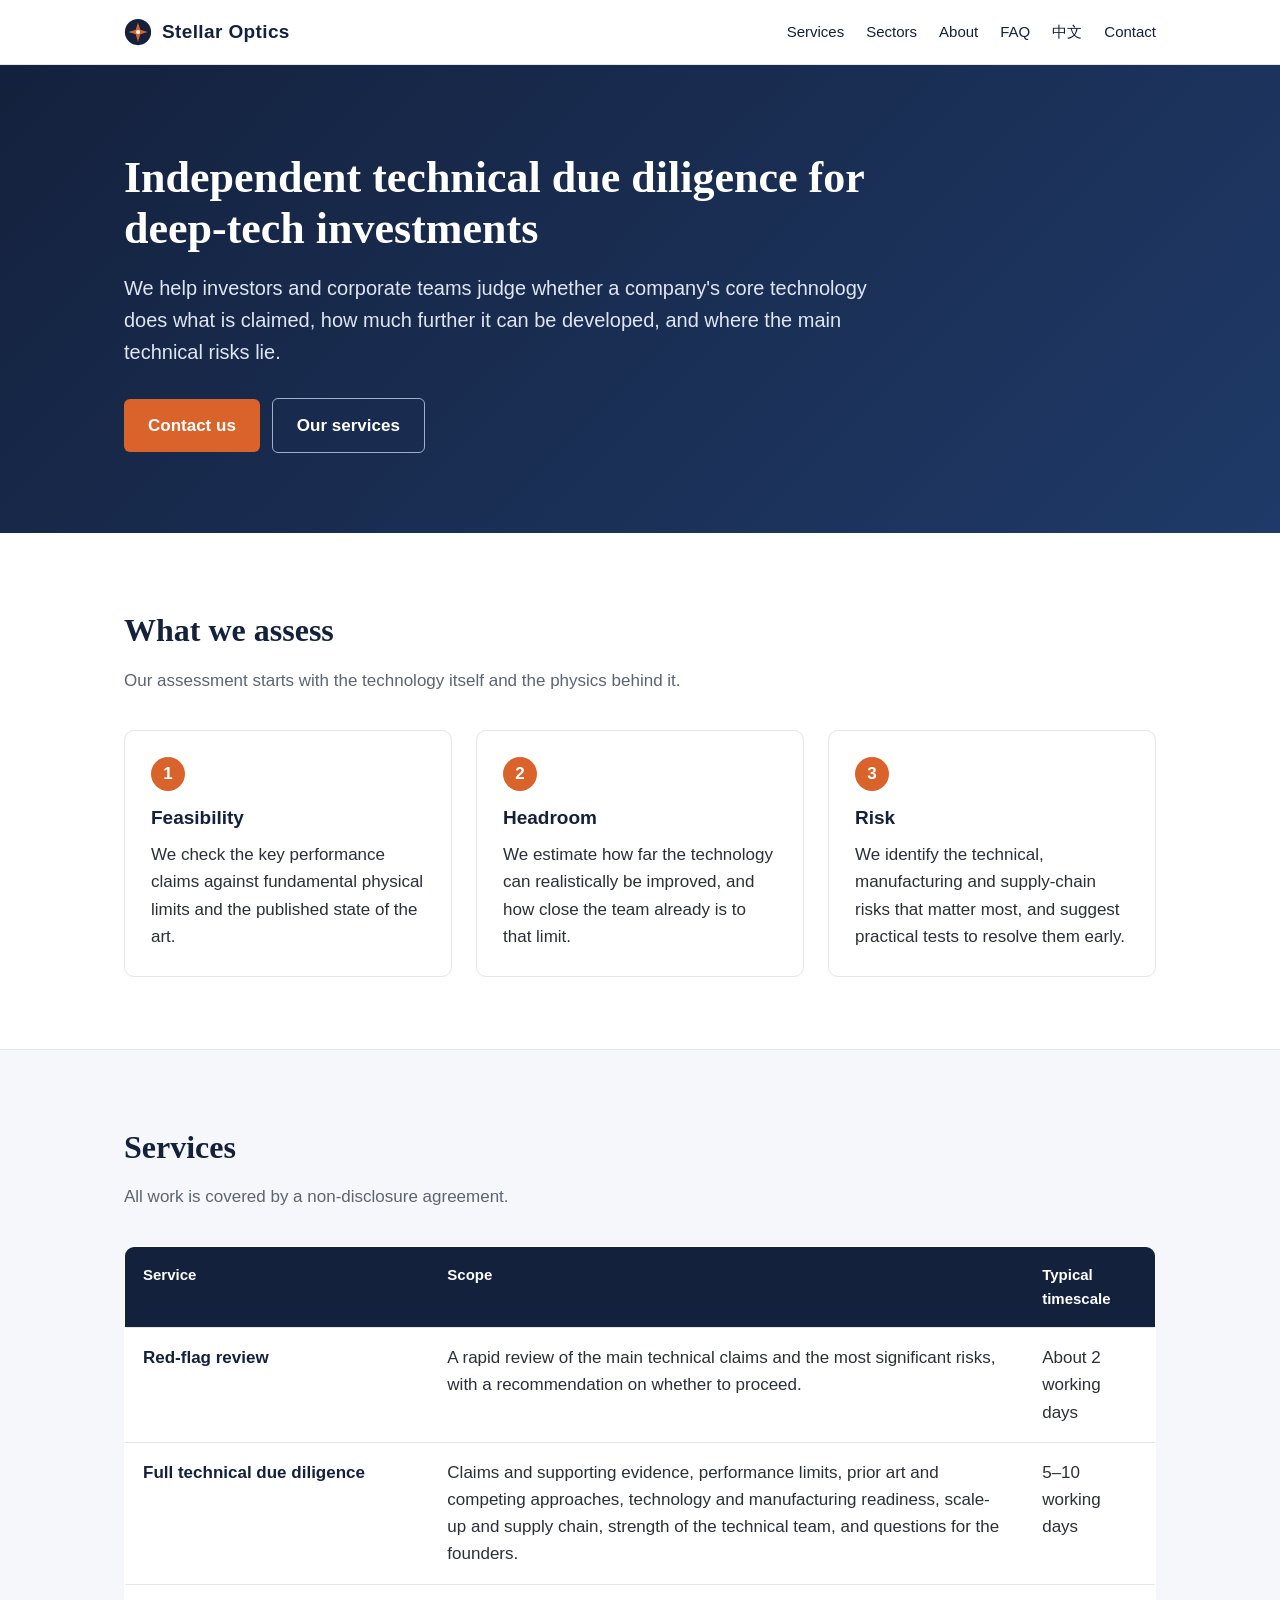
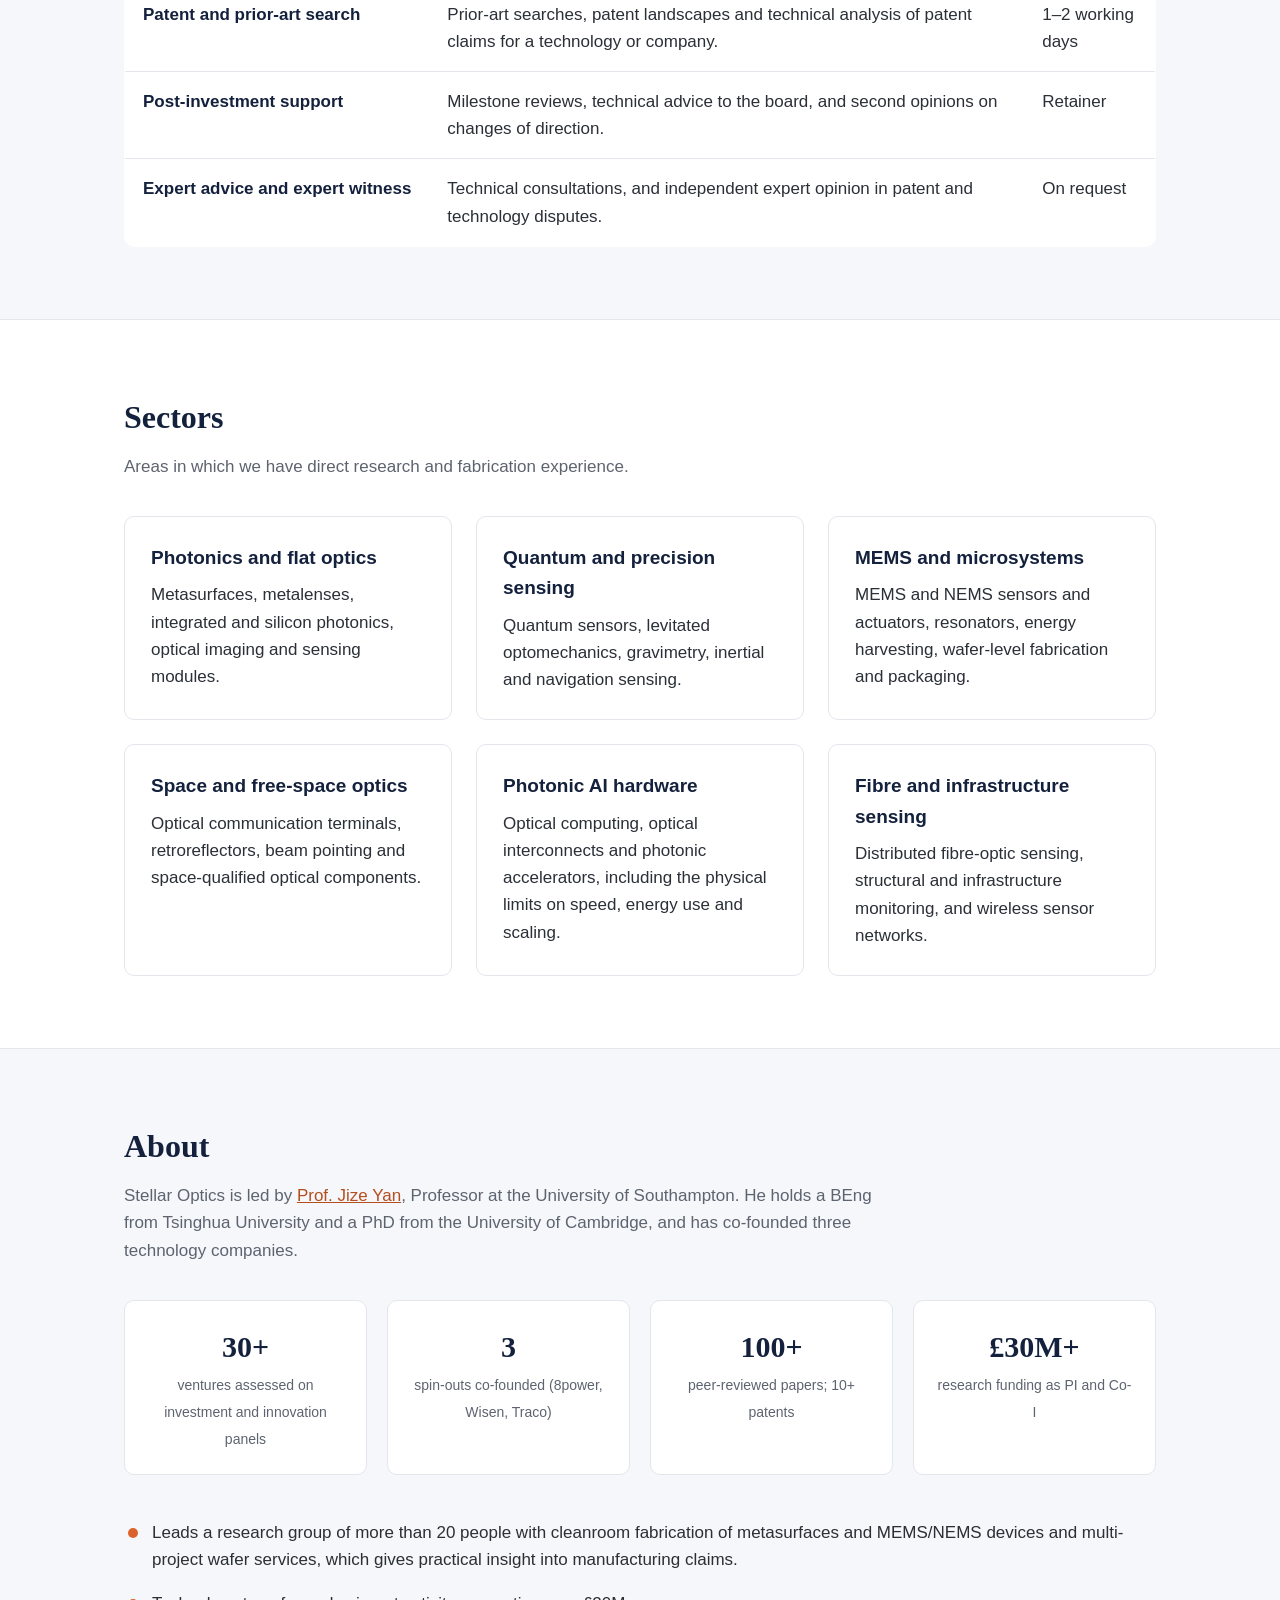
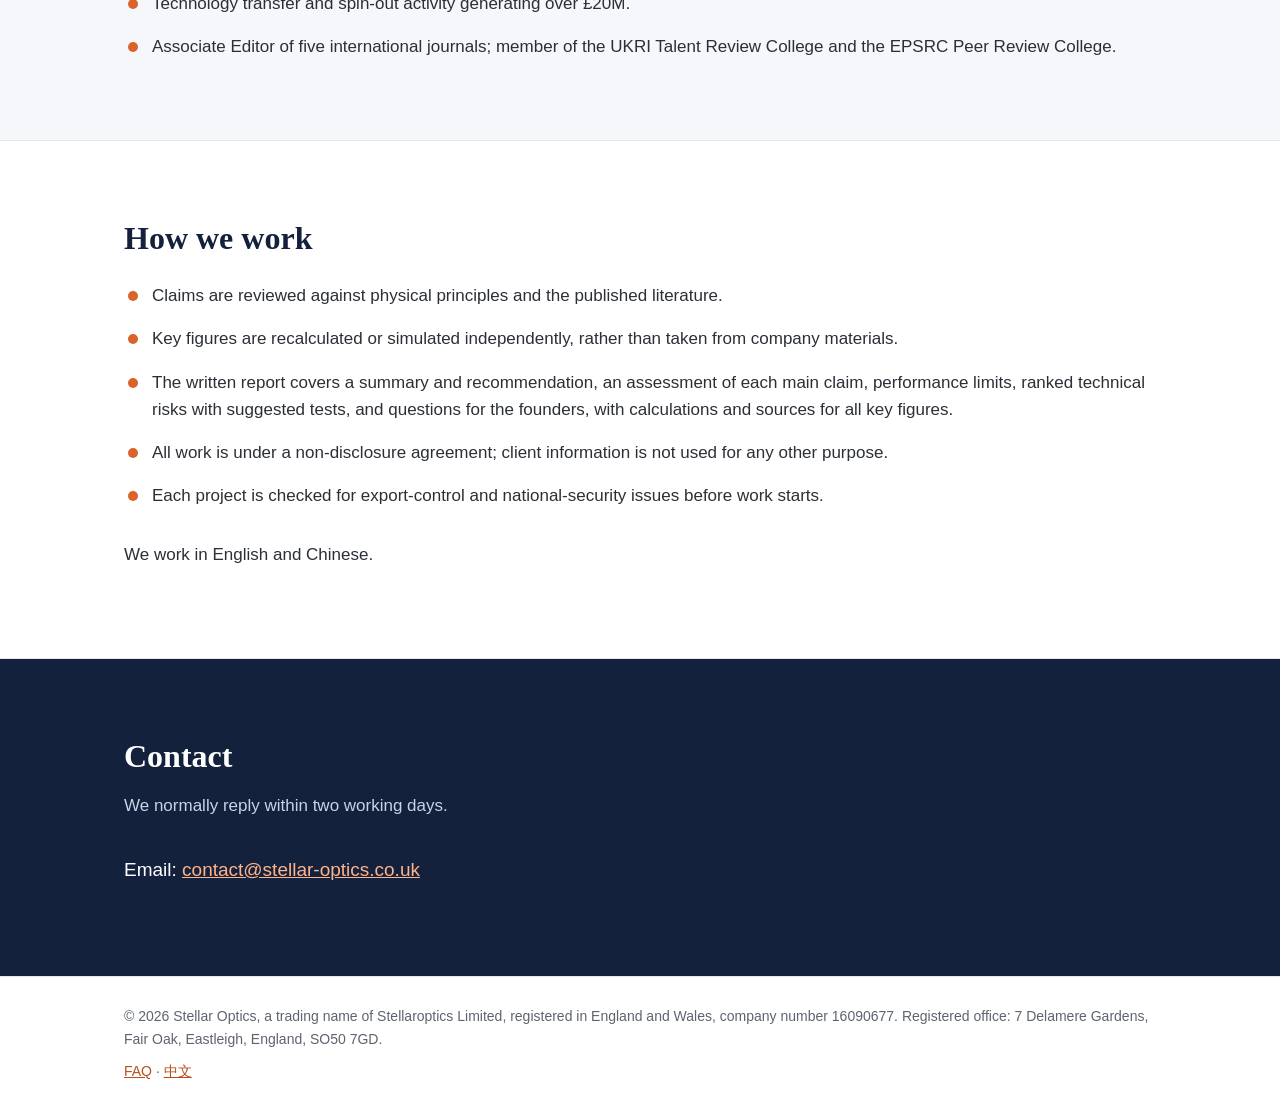
==== index.html @ 7877ae56 "Stellar Optics website" ====
<!DOCTYPE html>
<html lang="en">
<head>
<meta charset="utf-8">
<meta name="viewport" content="width=device-width, initial-scale=1">
<title>Stellar Optics | Technical Due Diligence for Photonics, Sensing and Deep-Tech Investments</title>
<meta name="description" content="Stellar Optics provides independent technical due diligence for investors in photonics, metasurfaces, quantum sensing, MEMS, space optical communications and photonic AI hardware. Led by Prof. Jize Yan, University of Southampton.">
<link rel="canonical" href="https://www.stellar-optics.co.uk/">
<link rel="alternate" hreflang="en" href="https://www.stellar-optics.co.uk/">
<link rel="alternate" hreflang="zh-Hans" href="https://www.stellar-optics.co.uk/zh/">
<link rel="alternate" hreflang="x-default" href="https://www.stellar-optics.co.uk/">
<link rel="icon" href="favicon.svg" type="image/svg+xml">
<link rel="stylesheet" href="styles.css">
<meta property="og:title" content="Stellar Optics | Independent Technical Due Diligence">
<meta property="og:description" content="Independent technical due diligence for investors in photonics, sensing, MEMS, quantum and space technologies.">
<meta property="og:type" content="website">
<meta property="og:url" content="https://www.stellar-optics.co.uk/">
<script type="application/ld+json">
{
  "@context": "https://schema.org",
  "@graph": [
    {
      "@type": "ProfessionalService",
      "@id": "https://www.stellar-optics.co.uk/#org",
      "name": "Stellar Optics",
      "legalName": "Stellaroptics Limited",
      "identifier": {"@type": "PropertyValue", "propertyID": "UK Companies House", "value": "16090677"},
      "url": "https://www.stellar-optics.co.uk/",
      "logo": "https://www.stellar-optics.co.uk/logo.svg",
      "description": "Independent technical due diligence for investors in deep-tech: photonics, metasurfaces and flat optics, quantum and gravimetric sensing, MEMS and optomechanical sensors, fibre sensing, space optical communications and photonic AI hardware.",
      "areaServed": "Worldwide",
      "address": {"@type": "PostalAddress", "streetAddress": "7 Delamere Gardens, Fair Oak", "addressLocality": "Eastleigh", "postalCode": "SO50 7GD", "addressCountry": "GB"},
      "availableLanguage": ["English", "Chinese"],
      "founder": {"@id": "https://www.stellar-optics.co.uk/#jize"},
      "knowsAbout": ["Technical due diligence", "Deep-tech investment", "Photonics", "Metasurfaces", "Metalenses", "Quantum sensing", "MEMS", "Optomechanical sensors", "Distributed fibre sensing", "Free-space optical communications", "Space optics", "Photonic AI hardware", "Optical computing", "Cleanroom fabrication", "Expert witness", "Patent search", "Prior art search", "Patent landscape"],
      "hasOfferCatalog": {
        "@type": "OfferCatalog",
        "name": "Technical due diligence services",
        "itemListElement": [
          {"@type": "Offer", "itemOffered": {"@type": "Service", "name": "Red-flag technical check", "description": "Key claims tested against physical limits; top three technical risks; with a recommendation on whether to proceed. Typical turnaround 2 working days."}},
          {"@type": "Offer", "itemOffered": {"@type": "Service", "name": "Full technical due diligence", "description": "Claims-evidence review, performance ceiling, prior art and competition, technology and manufacturing readiness, scale-up and supply chain, strength of the technical team. Typical turnaround 5-10 working days."}},
          {"@type": "Offer", "itemOffered": {"@type": "Service", "name": "Patent and prior-art search", "description": "Prior-art searches, patent landscapes and technical analysis of patent claims."}},
          {"@type": "Offer", "itemOffered": {"@type": "Service", "name": "Post-investment technical oversight", "description": "Milestone verification, technical board advice and second opinions."}},
          {"@type": "Offer", "itemOffered": {"@type": "Service", "name": "Expert calls and expert witness", "description": "Focused technical consultations and independent expert opinion in patent or technology disputes."}}
        ]
      }
    },
    {
      "@type": "Person",
      "@id": "https://www.stellar-optics.co.uk/#jize",
      "name": "Jize Yan",
      "honorificPrefix": "Prof.",
      "jobTitle": "Professor; Founder, Stellar Optics",
      "affiliation": {"@type": "CollegeOrUniversity", "name": "University of Southampton"},
      "alumniOf": [{"@type": "CollegeOrUniversity", "name": "Tsinghua University"}, {"@type": "CollegeOrUniversity", "name": "University of Cambridge"}],
      "sameAs": ["https://www.southampton.ac.uk/people/5xfz2h/professor-jize-yan"],
      "knowsAbout": ["Sensor technology", "Microsystems", "Metasurfaces", "Photonics", "Quantum sensing", "Technical due diligence"]
    }
  ]
}
</script>
</head>
<body>
<header class="top"><div class="wrap">
  <a class="brand" href="./"><img src="logo.svg" alt="" width="28" height="28">Stellar Optics</a>
  <nav><a href="#services">Services</a><a href="#sectors">Sectors</a><a href="#about">About</a><a href="faq.html">FAQ</a><a href="zh/" hreflang="zh-Hans">中文</a><a href="#contact">Contact</a></nav>
</div></header>

<div class="hero"><div class="wrap">
  <h1>Independent technical due diligence for deep-tech investments</h1>
  <p class="lead">We help investors and corporate teams judge whether a company's core technology does what is claimed, how much further it can be developed, and where the main technical risks lie.</p>
  <a class="btn" href="#contact">Contact us</a><a class="btn ghost" href="#services">Our services</a>
</div></div>

<section id="questions"><div class="wrap">
  <h2>What we assess</h2>
  <p class="sub">Our assessment starts with the technology itself and the physics behind it.</p>
  <div class="grid3">
    <div class="card"><span class="n">1</span><h3>Feasibility</h3><p>We check the key performance claims against fundamental physical limits and the published state of the art.</p></div>
    <div class="card"><span class="n">2</span><h3>Headroom</h3><p>We estimate how far the technology can realistically be improved, and how close the team already is to that limit.</p></div>
    <div class="card"><span class="n">3</span><h3>Risk</h3><p>We identify the technical, manufacturing and supply-chain risks that matter most, and suggest practical tests to resolve them early.</p></div>
  </div>
</div></section>

<section id="services" class="alt"><div class="wrap">
  <h2>Services</h2>
  <p class="sub">All work is covered by a non-disclosure agreement.</p>
  <div class="tablewrap"><table>
    <tr><th>Service</th><th>Scope</th><th>Typical timescale</th></tr>
    <tr><td>Red-flag review</td><td>A rapid review of the main technical claims and the most significant risks, with a recommendation on whether to proceed.</td><td>About 2 working days</td></tr>
    <tr><td>Full technical due diligence</td><td>Claims and supporting evidence, performance limits, prior art and competing approaches, technology and manufacturing readiness, scale-up and supply chain, strength of the technical team, and questions for the founders.</td><td>5–10 working days</td></tr>
    <tr><td>Patent and prior-art search</td><td>Prior-art searches, patent landscapes and technical analysis of patent claims for a technology or company.</td><td>1–2 working days</td></tr>
    <tr><td>Post-investment support</td><td>Milestone reviews, technical advice to the board, and second opinions on changes of direction.</td><td>Retainer</td></tr>
    <tr><td>Expert advice and expert witness</td><td>Technical consultations, and independent expert opinion in patent and technology disputes.</td><td>On request</td></tr>
  </table></div>
</div></section>

<section id="sectors"><div class="wrap">
  <h2>Sectors</h2>
  <p class="sub">Areas in which we have direct research and fabrication experience.</p>
  <div class="grid3">
    <div class="card"><h3>Photonics and flat optics</h3><p>Metasurfaces, metalenses, integrated and silicon photonics, optical imaging and sensing modules.</p></div>
    <div class="card"><h3>Quantum and precision sensing</h3><p>Quantum sensors, levitated optomechanics, gravimetry, inertial and navigation sensing.</p></div>
    <div class="card"><h3>MEMS and microsystems</h3><p>MEMS and NEMS sensors and actuators, resonators, energy harvesting, wafer-level fabrication and packaging.</p></div>
    <div class="card"><h3>Space and free-space optics</h3><p>Optical communication terminals, retroreflectors, beam pointing and space-qualified optical components.</p></div>
    <div class="card"><h3>Photonic AI hardware</h3><p>Optical computing, optical interconnects and photonic accelerators, including the physical limits on speed, energy use and scaling.</p></div>
    <div class="card"><h3>Fibre and infrastructure sensing</h3><p>Distributed fibre-optic sensing, structural and infrastructure monitoring, and wireless sensor networks.</p></div>
  </div>
</div></section>


<section id="about" class="alt"><div class="wrap">
  <h2>About</h2>
  <p class="sub">Stellar Optics is led by <a href="https://www.southampton.ac.uk/people/5xfz2h/professor-jize-yan">Prof. Jize Yan</a>, Professor at the University of Southampton. He holds a BEng from Tsinghua University and a PhD from the University of Cambridge, and has co-founded three technology companies.</p>
  <div class="stats">
    <div class="stat"><b>30+</b><span>ventures assessed on investment and innovation panels</span></div>
    <div class="stat"><b>3</b><span>spin-outs co-founded (8power, Wisen, Traco)</span></div>
    <div class="stat"><b>100+</b><span>peer-reviewed papers; 10+ patents</span></div>
    <div class="stat"><b>£30M+</b><span>research funding as PI and Co-I</span></div>
  </div>
  <ul class="ticks">
    <li>Leads a research group of more than 20 people with cleanroom fabrication of metasurfaces and MEMS/NEMS devices and multi-project wafer services, which gives practical insight into manufacturing claims.</li>
    <li>Technology transfer and spin-out activity generating over £20M.</li>
    <li>Associate Editor of five international journals; member of the UKRI Talent Review College and the EPSRC Peer Review College.</li>
  </ul>
</div></section>

<section id="method"><div class="wrap">
  <h2>How we work</h2>
  <ul class="ticks">
    <li>Claims are reviewed against physical principles and the published literature.</li>
    <li>Key figures are recalculated or simulated independently, rather than taken from company materials.</li>
    <li>The written report covers a summary and recommendation, an assessment of each main claim, performance limits, ranked technical risks with suggested tests, and questions for the founders, with calculations and sources for all key figures.</li>
    <li>All work is under a non-disclosure agreement; client information is not used for any other purpose.</li>
    <li>Each project is checked for export-control and national-security issues before work starts.</li>
  </ul>
  <p style="margin-top:24px">We work in English and Chinese.</p>
</div></section>

<section id="contact" class="contact"><div class="wrap">
  <h2>Contact</h2>
  <p class="sub">We normally reply within two working days.</p>
  <p style="font-size:19px">Email: <a href="mailto:contact@stellar-optics.co.uk">contact@stellar-optics.co.uk</a></p>
</div></section>

<footer><div class="wrap">
  <span>© 2026 Stellar Optics, a trading name of Stellaroptics Limited, registered in England and Wales, company number 16090677. Registered office: 7 Delamere Gardens, Fair Oak, Eastleigh, England, SO50 7GD.</span>
  <span><a href="faq.html">FAQ</a> · <a href="zh/" hreflang="zh-Hans">中文</a></span>
</div></footer>
</body>
</html>
---- styles.css ----
:root{--ink:#14213d;--text:#2b2f36;--muted:#5d6470;--line:#e3e6eb;--bg:#ffffff;--soft:#f5f7fa;--accent:#d9632b;--accent-d:#b44e1f;--max:1080px}
*{box-sizing:border-box}html{scroll-behavior:smooth}
body{margin:0;font-family:"Inter",-apple-system,"Segoe UI",Roboto,"Helvetica Neue",Arial,"PingFang SC","Microsoft YaHei",sans-serif;color:var(--text);background:var(--bg);line-height:1.6;font-size:17px}
a{color:var(--accent-d)}a:hover{color:var(--accent)}
.wrap{max-width:var(--max);margin:0 auto;padding:0 24px}
header.top{position:sticky;top:0;background:rgba(255,255,255,.96);border-bottom:1px solid var(--line);z-index:10}
header.top .wrap{display:flex;align-items:center;justify-content:space-between;height:64px}
.brand{display:flex;align-items:center;gap:10px;text-decoration:none;color:var(--ink);font-weight:700;letter-spacing:.02em;font-size:19px}
.brand svg{width:28px;height:28px}
nav a{margin-left:22px;text-decoration:none;color:var(--ink);font-size:15px}nav a:hover{color:var(--accent)}
.hero{background:linear-gradient(135deg,#14213d 0%,#1f3a68 100%);color:#fff;padding:88px 0 80px}
.hero h1{font-family:Georgia,"Times New Roman","Songti SC",serif;font-weight:600;font-size:44px;line-height:1.15;margin:0 0 18px;max-width:820px}
.hero p.lead{font-size:20px;max-width:760px;color:#dfe6f2;margin:0 0 30px}
.btn{display:inline-block;background:var(--accent);color:#fff;padding:13px 24px;border-radius:6px;text-decoration:none;font-weight:600}
.btn:hover{background:var(--accent-d);color:#fff}
.btn.ghost{background:transparent;border:1px solid #9fb0cc;margin-left:12px}
section{padding:72px 0;border-bottom:1px solid var(--line)}section.alt{background:var(--soft)}
h2{font-family:Georgia,"Times New Roman","Songti SC",serif;color:var(--ink);font-size:32px;margin:0 0 10px;font-weight:600}
.sub{color:var(--muted);margin:0 0 36px;max-width:760px}
.grid3{display:grid;grid-template-columns:repeat(3,1fr);gap:24px}
.grid2{display:grid;grid-template-columns:repeat(2,1fr);gap:24px}
.card{background:#fff;border:1px solid var(--line);border-radius:10px;padding:26px}
.card h3{margin:0 0 8px;color:var(--ink);font-size:19px}
.card .n{display:inline-block;width:34px;height:34px;border-radius:50%;background:var(--accent);color:#fff;text-align:center;line-height:34px;font-weight:700;margin-bottom:12px}
.card p{margin:0;color:var(--text)}
table{width:100%;border-collapse:collapse;background:#fff;border:1px solid var(--line);border-radius:10px;overflow:hidden}
th,td{text-align:left;padding:16px 18px;border-bottom:1px solid var(--line);vertical-align:top}
th{background:var(--ink);color:#fff;font-weight:600;font-size:15px}td:first-child{font-weight:600;color:var(--ink);white-space:nowrap}
tr:last-child td{border-bottom:none}
ul.ticks{list-style:none;padding:0;margin:0}ul.ticks li{padding:8px 0 8px 28px;position:relative}
ul.ticks li:before{content:"";position:absolute;left:4px;top:17px;width:10px;height:10px;border-radius:50%;background:var(--accent)}
.stats{display:grid;grid-template-columns:repeat(4,1fr);gap:20px;margin:0 0 36px}
.stat{background:#fff;border:1px solid var(--line);border-radius:10px;padding:22px;text-align:center}
.stat b{display:block;font-size:30px;color:var(--ink);font-family:Georgia,serif}.stat span{color:var(--muted);font-size:14px}
ol.steps{counter-reset:s;list-style:none;padding:0;margin:0}
ol.steps li{counter-increment:s;padding:14px 0 14px 54px;position:relative;border-bottom:1px solid var(--line)}
ol.steps li:before{content:counter(s);position:absolute;left:0;top:12px;width:36px;height:36px;border-radius:50%;border:2px solid var(--accent);color:var(--accent);text-align:center;line-height:32px;font-weight:700}
.contact{background:var(--ink);color:#fff}.contact h2{color:#fff}.contact .sub{color:#c9d3e3}
.contact a{color:#ffb38a}
footer{padding:28px 0;color:var(--muted);font-size:14px}
footer .wrap{display:flex;justify-content:space-between;flex-wrap:wrap;gap:10px}
details{background:#fff;border:1px solid var(--line);border-radius:10px;padding:18px 22px;margin-bottom:14px}
summary{cursor:pointer;font-weight:600;color:var(--ink)}details p{margin:12px 0 0}
@media (max-width:860px){header.top .wrap{height:auto;flex-wrap:wrap;padding-top:10px;padding-bottom:10px}nav{display:flex;flex-wrap:wrap;gap:4px 14px}nav a{margin-left:0}.btn.ghost{margin-left:0;margin-top:10px}.grid3,.grid2,.stats{grid-template-columns:1fr}.hero h1{font-size:32px}nav a{margin-left:12px;font-size:14px}td:first-child{white-space:normal}}
.tablewrap{overflow-x:auto;border-radius:10px}
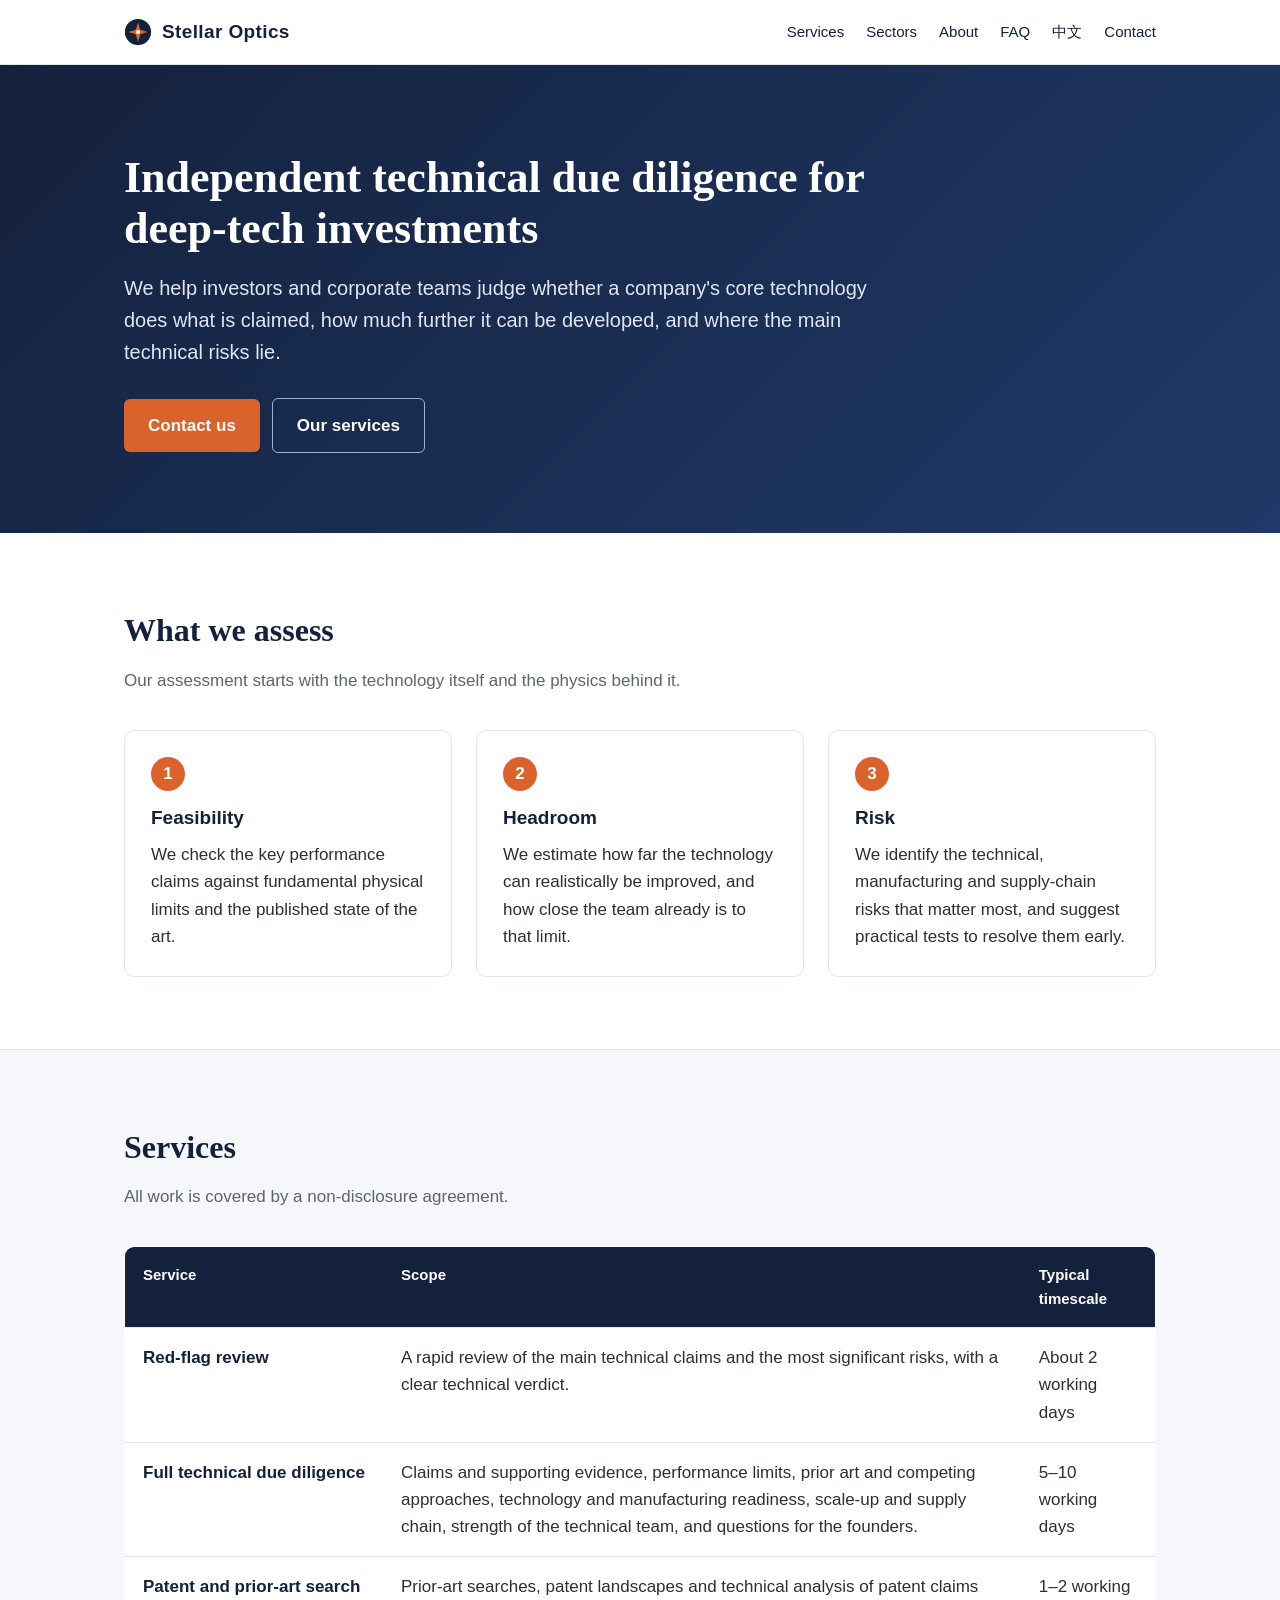
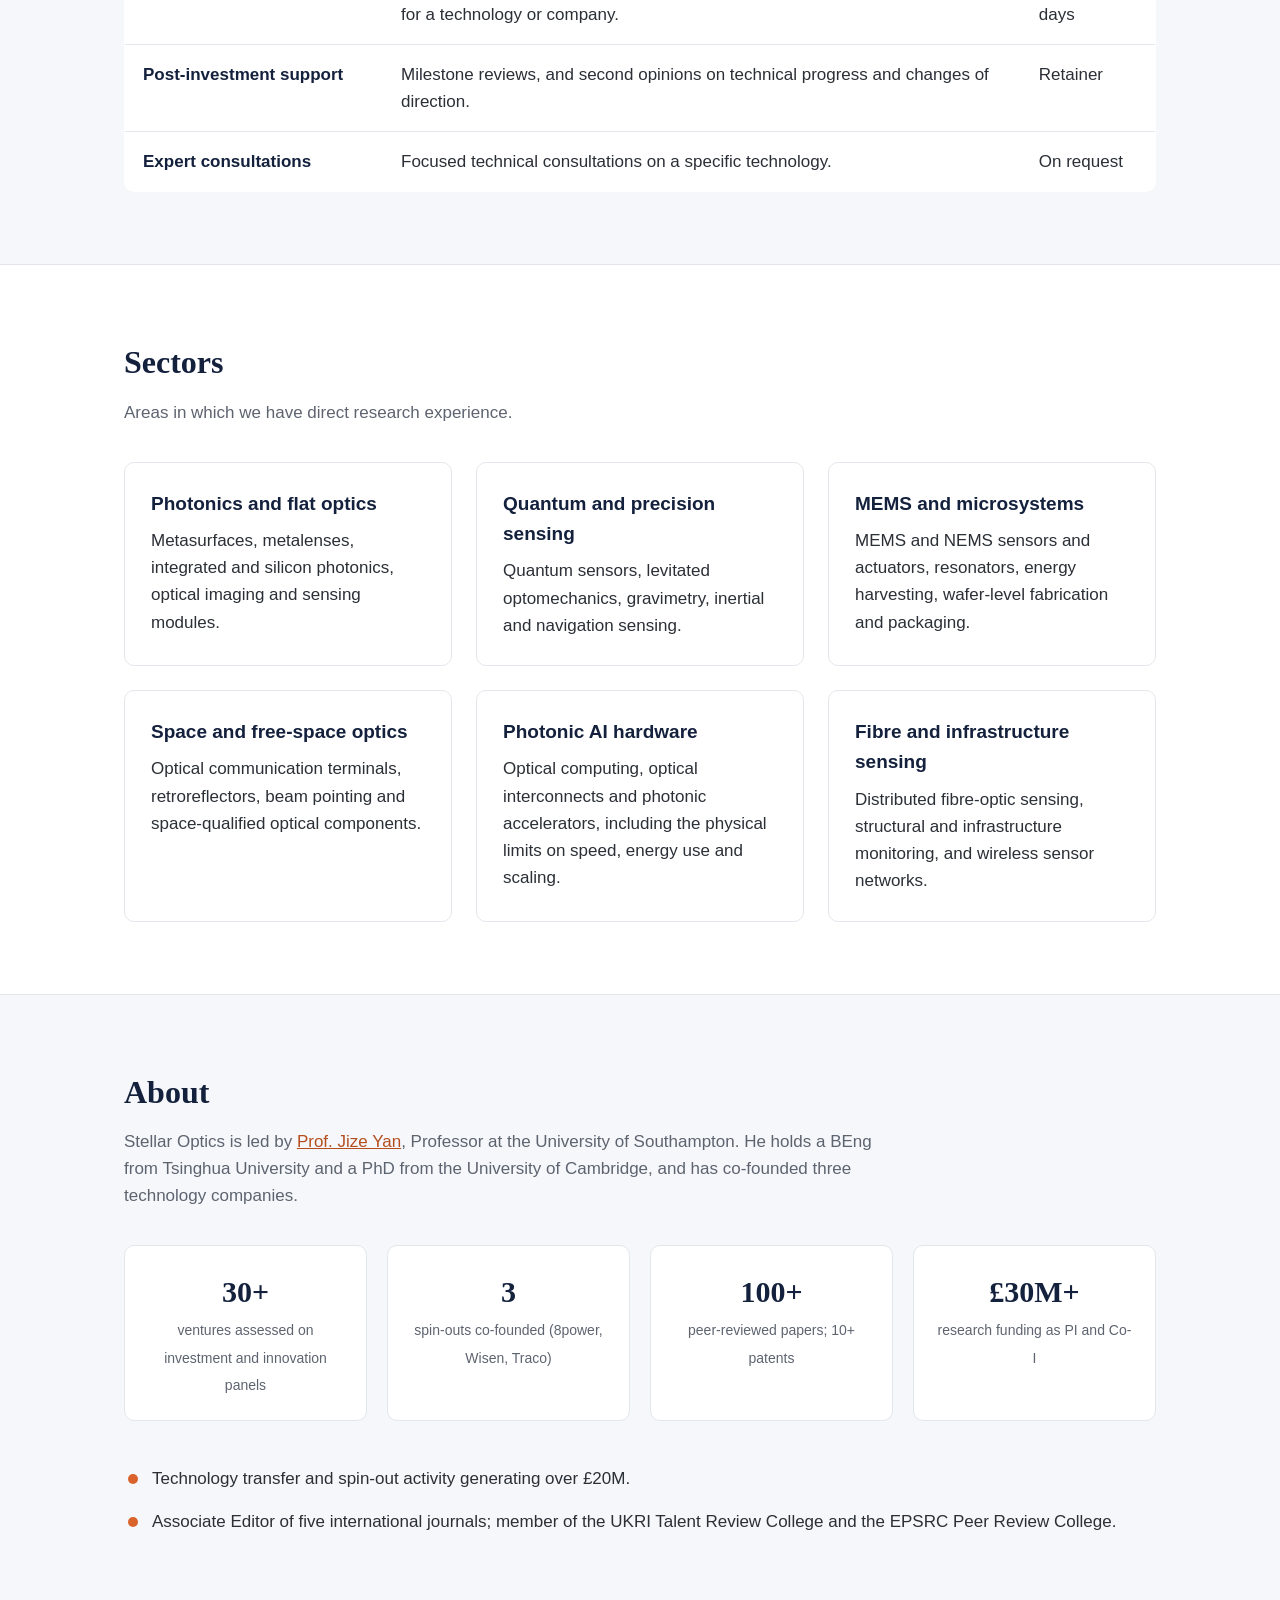
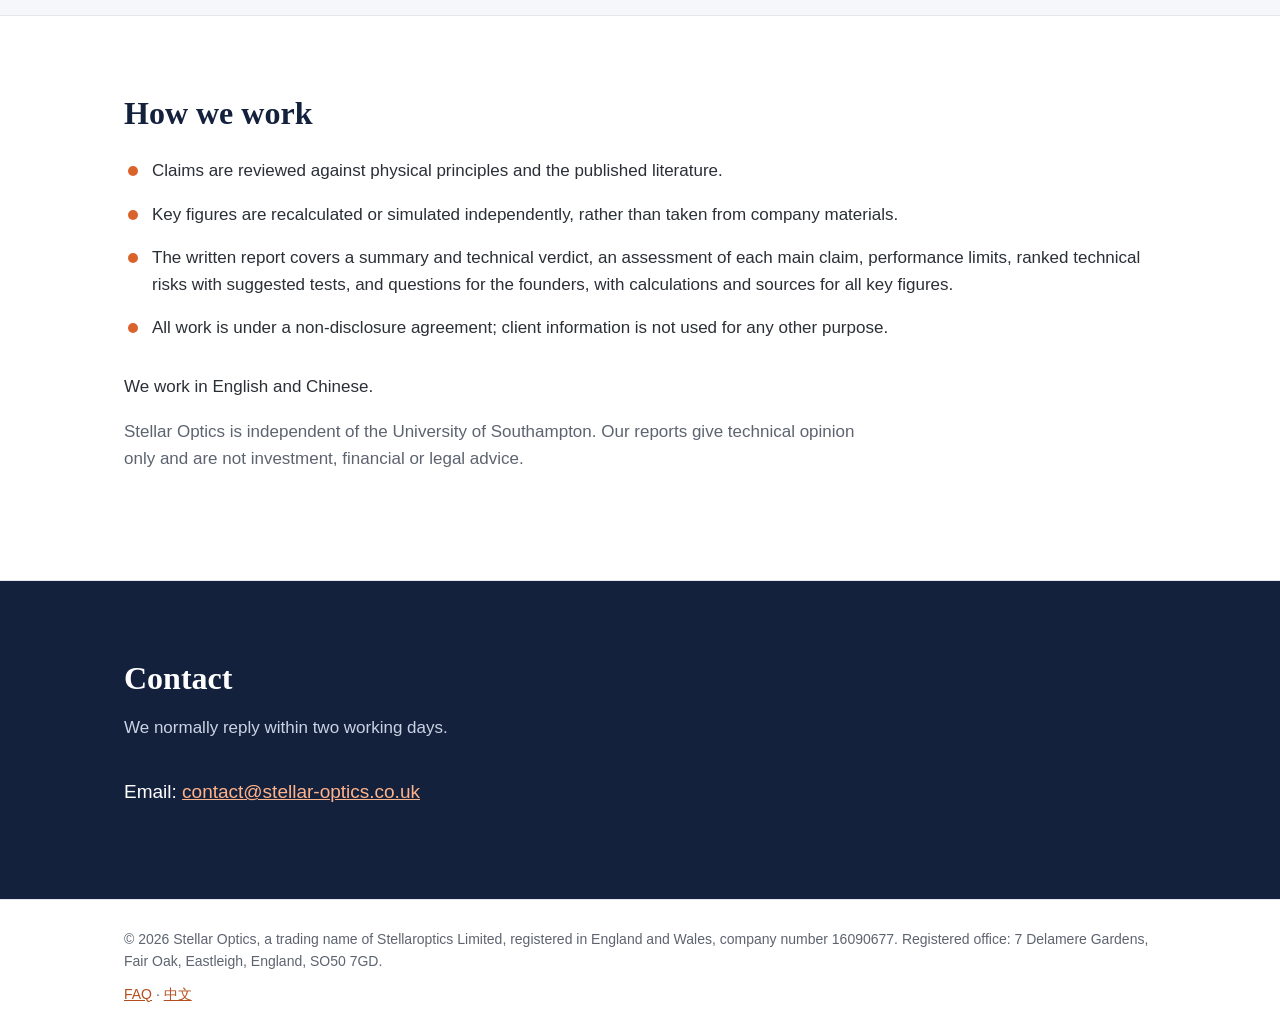
==== commit 7ab28827: "Compliance edits: remove export-control screening and expert-witness offers, technical verdict wordi" ====
--- a/index.html
+++ b/index.html
@@ -4,7 +4,7 @@
 <meta charset="utf-8">
 <meta name="viewport" content="width=device-width, initial-scale=1">
 <title>Stellar Optics | Technical Due Diligence for Photonics, Sensing and Deep-Tech Investments</title>
-<meta name="description" content="Stellar Optics provides independent technical due diligence for investors in photonics, metasurfaces, quantum sensing, MEMS, space optical communications and photonic AI hardware. Led by Prof. Jize Yan, University of Southampton.">
+<meta name="description" content="Stellar Optics provides independent technical due diligence for investors in photonics, metasurfaces, quantum sensing, MEMS, space optical communications and photonic AI hardware. Led by Prof. Jize Yan.">
 <link rel="canonical" href="https://www.stellar-optics.co.uk/">
 <link rel="alternate" hreflang="en" href="https://www.stellar-optics.co.uk/">
 <link rel="alternate" hreflang="zh-Hans" href="https://www.stellar-optics.co.uk/zh/">
@@ -32,16 +32,16 @@
       "address": {"@type": "PostalAddress", "streetAddress": "7 Delamere Gardens, Fair Oak", "addressLocality": "Eastleigh", "postalCode": "SO50 7GD", "addressCountry": "GB"},
       "availableLanguage": ["English", "Chinese"],
       "founder": {"@id": "https://www.stellar-optics.co.uk/#jize"},
-      "knowsAbout": ["Technical due diligence", "Deep-tech investment", "Photonics", "Metasurfaces", "Metalenses", "Quantum sensing", "MEMS", "Optomechanical sensors", "Distributed fibre sensing", "Free-space optical communications", "Space optics", "Photonic AI hardware", "Optical computing", "Cleanroom fabrication", "Expert witness", "Patent search", "Prior art search", "Patent landscape"],
+      "knowsAbout": ["Technical due diligence", "Deep-tech investment", "Photonics", "Metasurfaces", "Metalenses", "Quantum sensing", "MEMS", "Optomechanical sensors", "Distributed fibre sensing", "Free-space optical communications", "Space optics", "Photonic AI hardware", "Optical computing", "Patent search", "Prior art search", "Patent landscape"],
       "hasOfferCatalog": {
         "@type": "OfferCatalog",
         "name": "Technical due diligence services",
         "itemListElement": [
-          {"@type": "Offer", "itemOffered": {"@type": "Service", "name": "Red-flag technical check", "description": "Key claims tested against physical limits; top three technical risks; with a recommendation on whether to proceed. Typical turnaround 2 working days."}},
+          {"@type": "Offer", "itemOffered": {"@type": "Service", "name": "Red-flag technical check", "description": "Key claims tested against physical limits; top three technical risks; with a clear technical verdict. Typical turnaround 2 working days."}},
           {"@type": "Offer", "itemOffered": {"@type": "Service", "name": "Full technical due diligence", "description": "Claims-evidence review, performance ceiling, prior art and competition, technology and manufacturing readiness, scale-up and supply chain, strength of the technical team. Typical turnaround 5-10 working days."}},
           {"@type": "Offer", "itemOffered": {"@type": "Service", "name": "Patent and prior-art search", "description": "Prior-art searches, patent landscapes and technical analysis of patent claims."}},
-          {"@type": "Offer", "itemOffered": {"@type": "Service", "name": "Post-investment technical oversight", "description": "Milestone verification, technical board advice and second opinions."}},
-          {"@type": "Offer", "itemOffered": {"@type": "Service", "name": "Expert calls and expert witness", "description": "Focused technical consultations and independent expert opinion in patent or technology disputes."}}
+          {"@type": "Offer", "itemOffered": {"@type": "Service", "name": "Post-investment technical support", "description": "Milestone reviews and second opinions on technical progress."}},
+          {"@type": "Offer", "itemOffered": {"@type": "Service", "name": "Expert consultations", "description": "Focused technical consultations on a specific technology."}}
         ]
       }
     },
@@ -87,17 +87,17 @@
   <p class="sub">All work is covered by a non-disclosure agreement.</p>
   <div class="tablewrap"><table>
     <tr><th>Service</th><th>Scope</th><th>Typical timescale</th></tr>
-    <tr><td>Red-flag review</td><td>A rapid review of the main technical claims and the most significant risks, with a recommendation on whether to proceed.</td><td>About 2 working days</td></tr>
+    <tr><td>Red-flag review</td><td>A rapid review of the main technical claims and the most significant risks, with a clear technical verdict.</td><td>About 2 working days</td></tr>
     <tr><td>Full technical due diligence</td><td>Claims and supporting evidence, performance limits, prior art and competing approaches, technology and manufacturing readiness, scale-up and supply chain, strength of the technical team, and questions for the founders.</td><td>5–10 working days</td></tr>
     <tr><td>Patent and prior-art search</td><td>Prior-art searches, patent landscapes and technical analysis of patent claims for a technology or company.</td><td>1–2 working days</td></tr>
-    <tr><td>Post-investment support</td><td>Milestone reviews, technical advice to the board, and second opinions on changes of direction.</td><td>Retainer</td></tr>
-    <tr><td>Expert advice and expert witness</td><td>Technical consultations, and independent expert opinion in patent and technology disputes.</td><td>On request</td></tr>
+    <tr><td>Post-investment support</td><td>Milestone reviews, and second opinions on technical progress and changes of direction.</td><td>Retainer</td></tr>
+    <tr><td>Expert consultations</td><td>Focused technical consultations on a specific technology.</td><td>On request</td></tr>
   </table></div>
 </div></section>
 
 <section id="sectors"><div class="wrap">
   <h2>Sectors</h2>
-  <p class="sub">Areas in which we have direct research and fabrication experience.</p>
+  <p class="sub">Areas in which we have direct research experience.</p>
   <div class="grid3">
     <div class="card"><h3>Photonics and flat optics</h3><p>Metasurfaces, metalenses, integrated and silicon photonics, optical imaging and sensing modules.</p></div>
     <div class="card"><h3>Quantum and precision sensing</h3><p>Quantum sensors, levitated optomechanics, gravimetry, inertial and navigation sensing.</p></div>
@@ -119,7 +119,6 @@
     <div class="stat"><b>£30M+</b><span>research funding as PI and Co-I</span></div>
   </div>
   <ul class="ticks">
-    <li>Leads a research group of more than 20 people with cleanroom fabrication of metasurfaces and MEMS/NEMS devices and multi-project wafer services, which gives practical insight into manufacturing claims.</li>
     <li>Technology transfer and spin-out activity generating over £20M.</li>
     <li>Associate Editor of five international journals; member of the UKRI Talent Review College and the EPSRC Peer Review College.</li>
   </ul>
@@ -130,11 +129,11 @@
   <ul class="ticks">
     <li>Claims are reviewed against physical principles and the published literature.</li>
     <li>Key figures are recalculated or simulated independently, rather than taken from company materials.</li>
-    <li>The written report covers a summary and recommendation, an assessment of each main claim, performance limits, ranked technical risks with suggested tests, and questions for the founders, with calculations and sources for all key figures.</li>
+    <li>The written report covers a summary and technical verdict, an assessment of each main claim, performance limits, ranked technical risks with suggested tests, and questions for the founders, with calculations and sources for all key figures.</li>
     <li>All work is under a non-disclosure agreement; client information is not used for any other purpose.</li>
-    <li>Each project is checked for export-control and national-security issues before work starts.</li>
   </ul>
   <p style="margin-top:24px">We work in English and Chinese.</p>
+  <p class="sub" style="margin-top:12px">Stellar Optics is independent of the University of Southampton. Our reports give technical opinion only and are not investment, financial or legal advice.</p>
 </div></section>
 
 <section id="contact" class="contact"><div class="wrap">
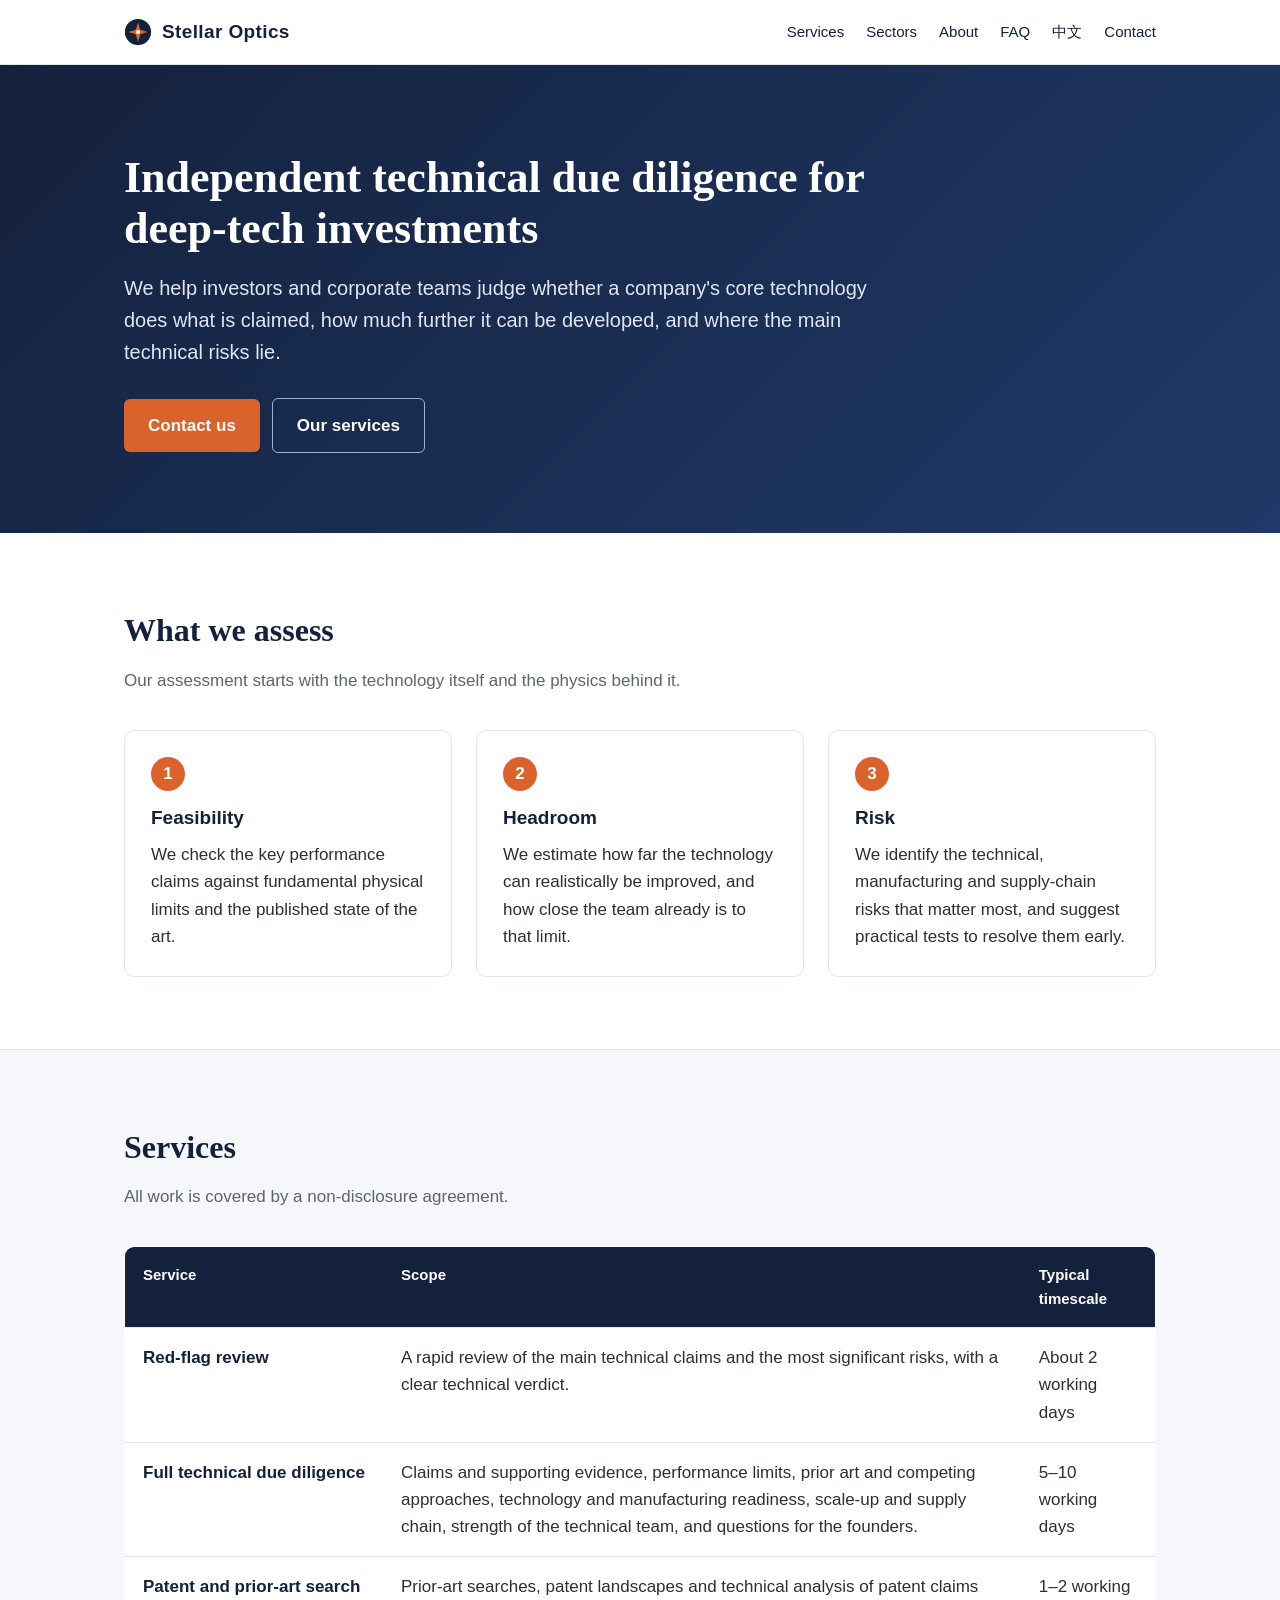
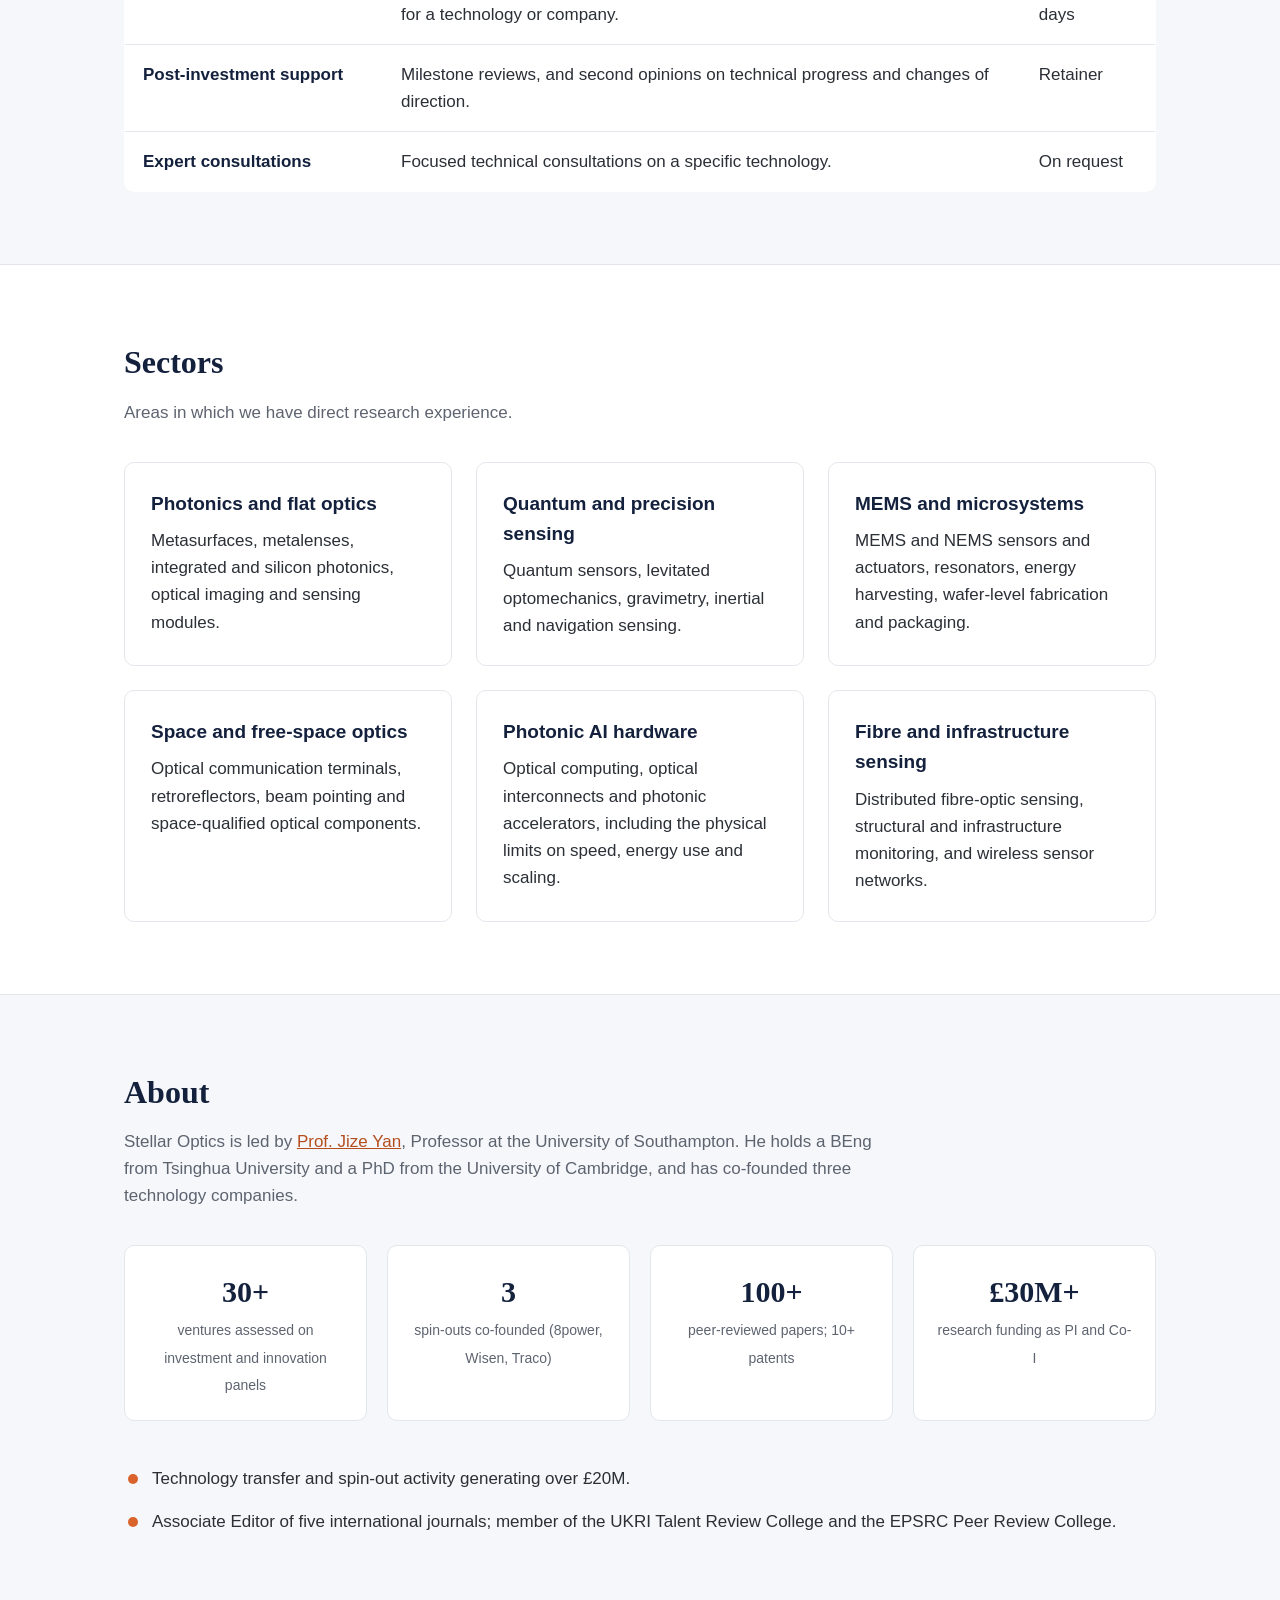
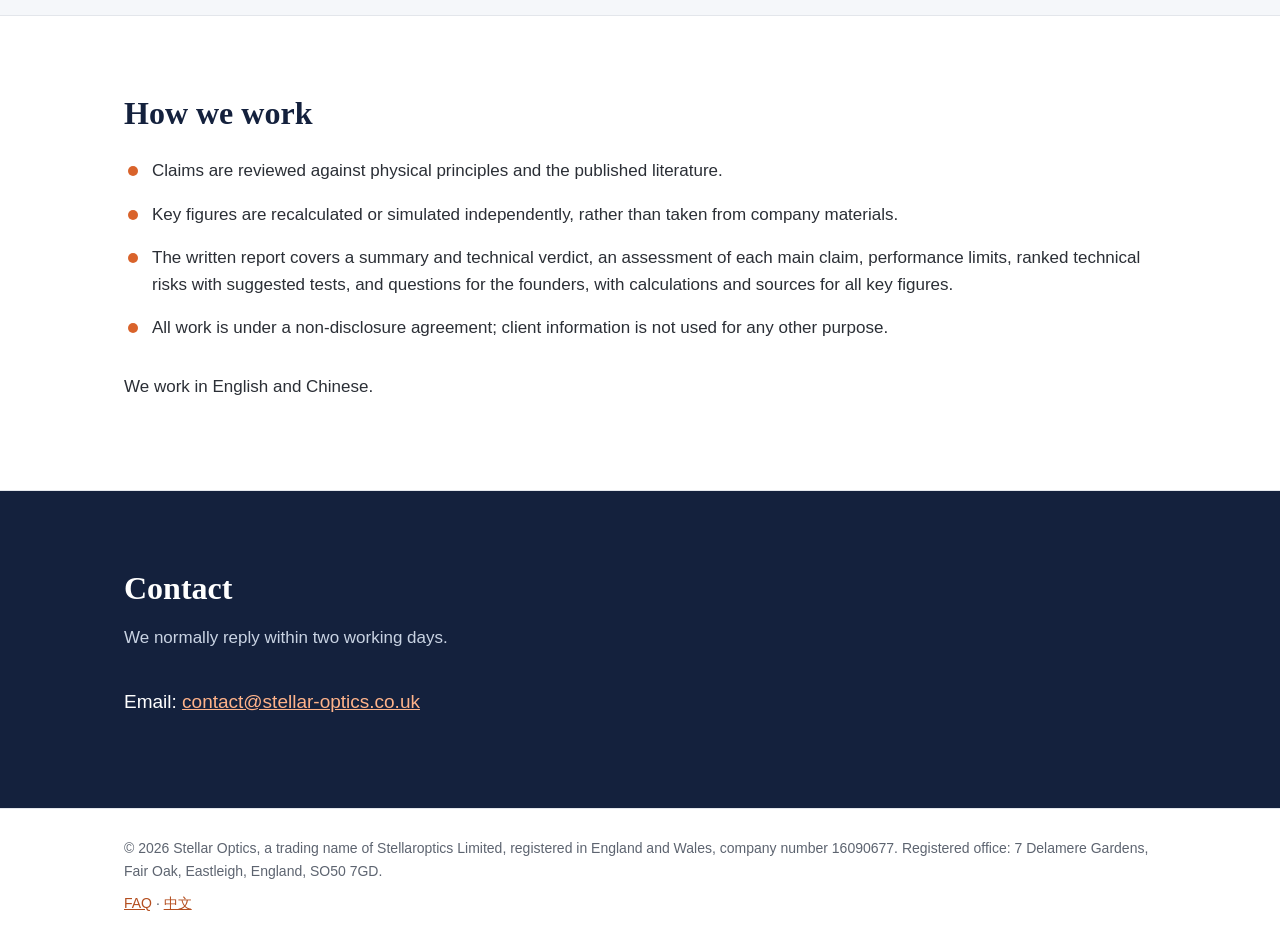
==== commit b31d5fa8: "Remove university-independence and no-advice statements Co-Authored-By: Claude Opus 5.5 <noreply@ant" ====
--- a/index.html
+++ b/index.html
@@ -133,7 +133,6 @@
     <li>All work is under a non-disclosure agreement; client information is not used for any other purpose.</li>
   </ul>
   <p style="margin-top:24px">We work in English and Chinese.</p>
-  <p class="sub" style="margin-top:12px">Stellar Optics is independent of the University of Southampton. Our reports give technical opinion only and are not investment, financial or legal advice.</p>
 </div></section>
 
 <section id="contact" class="contact"><div class="wrap">
